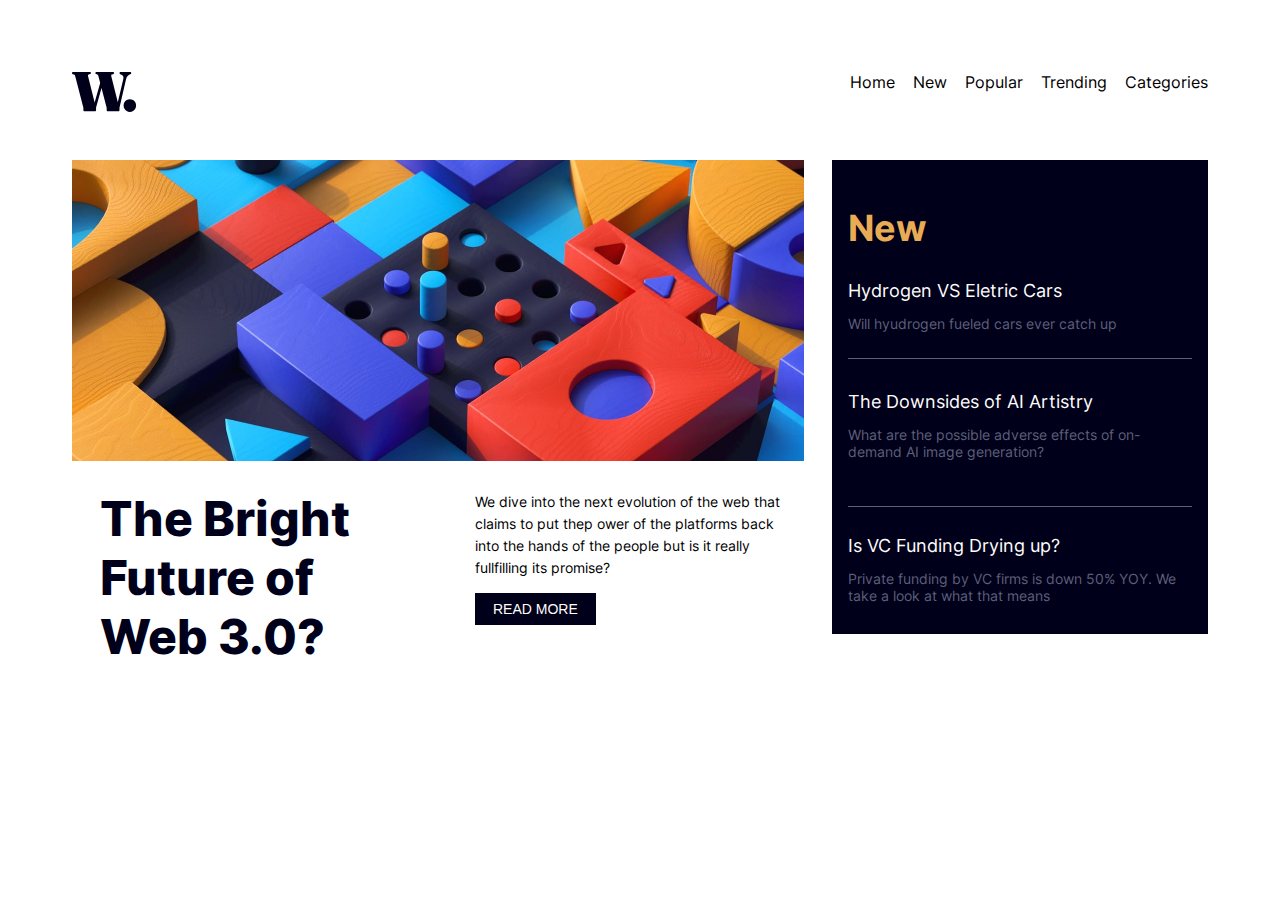
==== src/index.html @ 89f12ad3 "fix folder structure" ====
<!DOCTYPE html>
<html lang="en">
  <head>
    <meta charset="UTF-8" />
    <meta name="viewport" content="width=device-width, initial-scale=1.0" />
    <!-- displays site properly based on user's device -->

    <link
      rel="icon"
      type="image/png"
      sizes="32x32"
      href="./assets/images/favicon-32x32.png"
    />
    <link rel="stylesheet" href="./style.css" />
    <link
      href="../assets/fonts/Inter-VariableFont_slnt,wght.ttf"
      rel="stylesheet"
    />

    <title>Frontend Mentor | News homepage</title>
  </head>
  <body>
    <main>
      <header>
        <img src="../assets/images/logo.svg" />
        <nav>
          <span>Home</span>
          <span>New</span>
          <span>Popular</span>
          <span>Trending</span>
          <span>Categories</span>
        </nav>
      </header>
      <section>
        <div class="main-content">
          <img src="../assets/images/image-web-3-desktop.jpg" />
          <div class="main-content-others">
            <span>The Bright Future of Web 3.0?</span>
            <div class="read-more">
              <p>
                We dive into the next evolution of the web that claims to put
                thep ower of the platforms back into the hands of the people but
                is it really fullfilling its promise?
              </p>
              <button>Read more</button>
            </div>
          </div>
        </div>
        <div class="news">
          <h2>New</h2>
          <div class="news-content-container">
            <div class="news-content">
              <span>Hydrogen VS Eletric Cars</span>
              <p>Will hyudrogen fueled cars ever catch up</p>
            </div>
            <div class="news-content bordered-news">
              <span>The Downsides of AI Artistry</span>
              <p>
                What are the possible adverse effects of on-demand AI image
                generation?
              </p>
            </div>
            <div class="news-content">
              <span>Is VC Funding Drying up?</span>
              <p>
                Private funding by VC firms is down 50% YOY. We take a look at
                what that means
              </p>
            </div>
          </div>
        </div>
      </section>
    </main>
  </body>
</html>
---- src/style.css ----
@font-face {
  font-family: "Inter";
  src: url("../assets/fonts/Inter-VariableFont_slnt\,wght.ttf");
}

html,
body {
  height: 100%;
  font-family: "Inter", sans-serif;
}

main {
  max-width: 1440px;
  margin: 0 auto;
  padding: 4rem;
}

nav span {
  cursor: pointer;
}

nav span:hover {
  color: hsl(5, 85%, 63%);
}

header {
  display: flex;
  justify-content: space-between;
}

nav {
  display: flex;
  gap: 18px;
}

section {
  display: flex;
  margin-top: 3rem;
  gap: 28px;
}

.main-content {
  display: flex;
  width: 100%;
  flex-direction: column;
}

.main-content img {
  width: 100%;
}

.main-content-others {
  display: flex;
  gap: 18px;
}

.main-content-others > * {
  flex-basis: 50%;
  padding: 28px;
}

.main-content-others span {
  color: hsl(240, 100%, 5%);
  font-size: 3em;
  font-weight: 800;
}

.news {
  padding: 1rem;
  background-color: hsl(240, 100%, 5%);
  height: 100%;
}

.news-content-container {
  display: flex;
  flex-direction: column;
  gap: 12px;
}

.news h2 {
  color: hsl(35, 77%, 62%);
  font-size: 36px;
}

.news-content span {
  color: hsl(36, 100%, 99%);
  font-size: 18px;
}

.news-content span:hover {
  color: hsl(35, 77%, 62%);
  cursor: pointer;
}

.news-content p {
  color: hsl(236, 13%, 42%);
  font-size: 14px;
}

.bordered-news {
  border-top: 1px solid hsl(236, 13%, 42%);
  border-bottom: 1px solid hsl(236, 13%, 42%);
  padding-top: 2rem;
  padding-bottom: 2rem;
  margin-bottom: 1rem;
}

.read-more {
  padding: 1rem;
}

.read-more p {
  font-size: 14px;
  line-height: 22px;
}

.read-more button {
  font-size: 14px;
  color: hsl(36, 100%, 99%);
  background-color: hsl(240, 100%, 5%);
  padding: 8px 18px;
  text-transform: uppercase;
  border: none;
  cursor: pointer;
}

@media screen and (max-width: 800px) {
  main {
    padding: 12px;
  }
  section {
    flex-direction: column;
  }
  .main-content-others {
    flex-direction: column;
    gap: 0;
  }
  .main-content-others > * {
    padding: 6px;
  }
  nav {
    display: none;
  }
  .read-more button {
    background-color: hsl(5, 85%, 63%);
  }
}
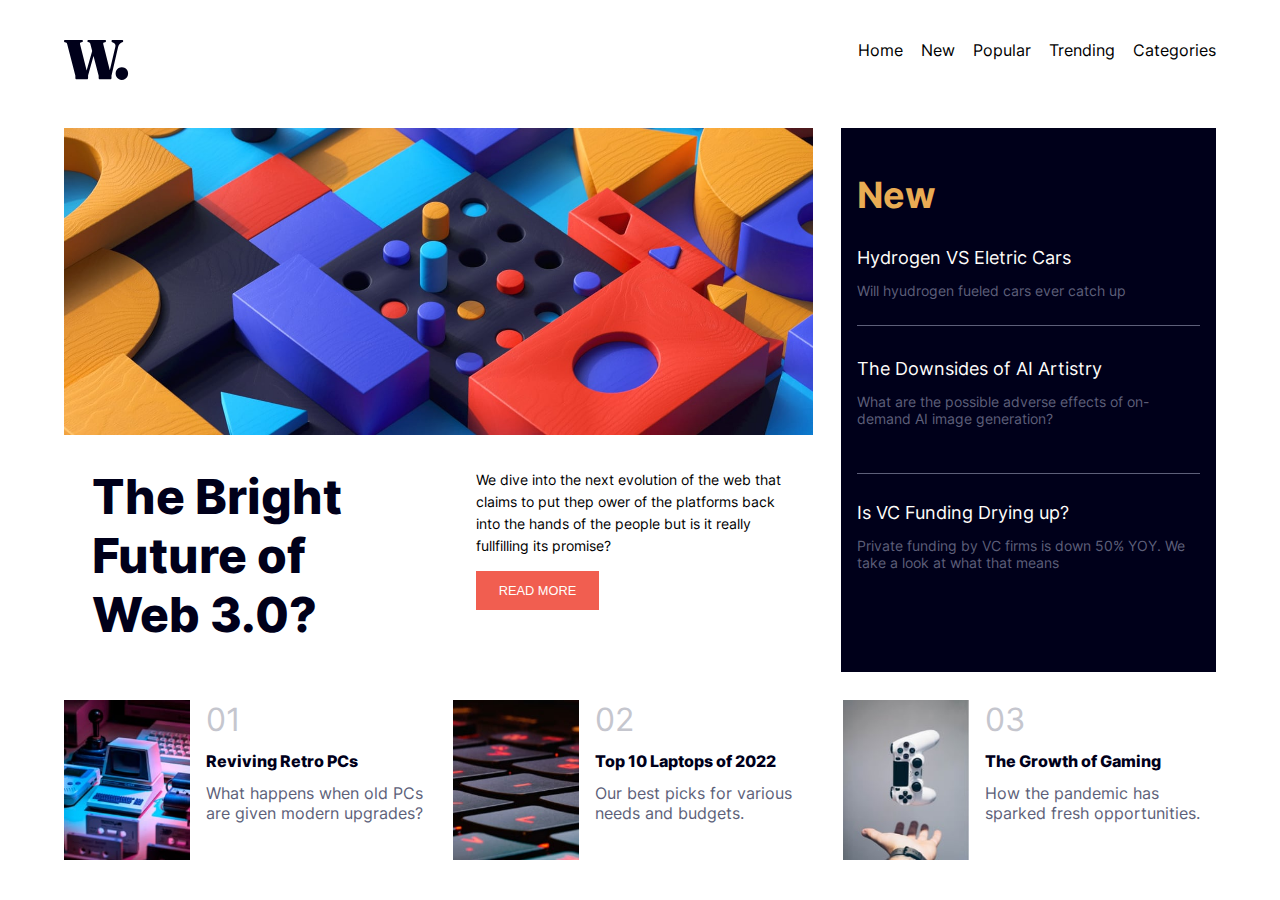
==== commit e59079bd: "Desktop view done" ====
--- a/src/index.html
+++ b/src/index.html
@@ -32,40 +32,84 @@
         </nav>
       </header>
       <section>
-        <div class="main-content">
-          <img src="../assets/images/image-web-3-desktop.jpg" />
-          <div class="main-content-others">
-            <span>The Bright Future of Web 3.0?</span>
-            <div class="read-more">
-              <p>
-                We dive into the next evolution of the web that claims to put
-                thep ower of the platforms back into the hands of the people but
-                is it really fullfilling its promise?
-              </p>
-              <button>Read more</button>
+        <div class="flex-row">
+          <div class="main-content">
+            <picture>
+              <source
+                srcset="../assets/images/image-web-3-mobile.jpg"
+                media="(max-width: 800px)"
+              />
+              <img src="../assets/images/image-web-3-desktop.jpg" />
+            </picture>
+
+            <div class="main-content-others">
+              <span>The Bright Future of Web 3.0?</span>
+              <div class="read-more">
+                <p>
+                  We dive into the next evolution of the web that claims to put
+                  thep ower of the platforms back into the hands of the people
+                  but is it really fullfilling its promise?
+                </p>
+                <button>Read more</button>
+              </div>
+            </div>
+          </div>
+          <div class="news">
+            <h2>New</h2>
+            <div class="news-content-container">
+              <div class="news-content">
+                <span>Hydrogen VS Eletric Cars</span>
+                <p>Will hyudrogen fueled cars ever catch up</p>
+              </div>
+              <div class="news-content bordered-news">
+                <span>The Downsides of AI Artistry</span>
+                <p>
+                  What are the possible adverse effects of on-demand AI image
+                  generation?
+                </p>
+              </div>
+              <div class="news-content">
+                <span>Is VC Funding Drying up?</span>
+                <p>
+                  Private funding by VC firms is down 50% YOY. We take a look at
+                  what that means
+                </p>
+              </div>
             </div>
           </div>
         </div>
-        <div class="news">
-          <h2>New</h2>
-          <div class="news-content-container">
-            <div class="news-content">
-              <span>Hydrogen VS Eletric Cars</span>
-              <p>Will hyudrogen fueled cars ever catch up</p>
+        <div class="ranking-news">
+          <div class="ranking-item">
+            <img
+              src="../assets/images/image-retro-pcs.jpg"
+              alt="retro computer"
+            />
+            <div class="ranking-details">
+              <span class="ranking-big-number">01</span>
+              <span class="ranking-title">Reviving Retro PCs</span>
+              <p>What happens when old PCs are given modern upgrades?</p>
             </div>
-            <div class="news-content bordered-news">
-              <span>The Downsides of AI Artistry</span>
-              <p>
-                What are the possible adverse effects of on-demand AI image
-                generation?
-              </p>
+          </div>
+          <div class="ranking-item">
+            <img
+              src="../assets/images/image-top-laptops.jpg"
+              alt="keyboard keys picture"
+            />
+            <div class="ranking-details">
+              <span class="ranking-big-number">02</span>
+              <span class="ranking-title">Top 10 Laptops of 2022</span>
+              <p>Our best picks for various needs and budgets.</p>
             </div>
-            <div class="news-content">
-              <span>Is VC Funding Drying up?</span>
-              <p>
-                Private funding by VC firms is down 50% YOY. We take a look at
-                what that means
-              </p>
+          </div>
+          <div class="ranking-item">
+            <img
+              src="../assets/images/image-gaming-growth.jpg"
+              alt="Gaming jostick"
+            />
+            <div class="ranking-details">
+              <span class="ranking-big-number">03</span>
+              <span class="ranking-title">The Growth of Gaming</span>
+              <p>How the pandemic has sparked fresh opportunities.</p>
             </div>
           </div>
         </div>
--- a/src/style.css
+++ b/src/style.css
@@ -3,16 +3,24 @@
   src: url("../assets/fonts/Inter-VariableFont_slnt\,wght.ttf");
 }
 
-html,
-body {
+body,
+html {
   height: 100%;
+  width: 100%;
   font-family: "Inter", sans-serif;
+  margin: 0;
+  padding: 0;
+  display: flex;
+  align-items: center;
 }
 
 main {
+  display: flex;
+  flex-direction: column;
+  justify-content: center;
   max-width: 1440px;
   margin: 0 auto;
-  padding: 4rem;
+  padding: 0 4rem;
 }
 
 nav span {
@@ -35,8 +43,15 @@
 
 section {
   display: flex;
+  flex-direction: column;
   margin-top: 3rem;
   gap: 28px;
+}
+
+.flex-row {
+  display: grid;
+  gap: 28px;
+  grid-template-columns: 2fr 1fr;
 }
 
 .main-content {
@@ -68,7 +83,6 @@
 .news {
   padding: 1rem;
   background-color: hsl(240, 100%, 5%);
-  height: 100%;
 }
 
 .news-content-container {
@@ -115,15 +129,53 @@
 }
 
 .read-more button {
-  font-size: 14px;
+  font-size: 0.8em;
   color: hsl(36, 100%, 99%);
-  background-color: hsl(240, 100%, 5%);
-  padding: 8px 18px;
+  background-color: hsl(5, 85%, 63%);
+  padding: 12px 23px;
   text-transform: uppercase;
   border: none;
   cursor: pointer;
 }
 
+.ranking-news {
+  gap: 16px;
+  display: grid;
+  grid-template-columns: 1fr 1fr 1fr;
+}
+
+.ranking-item {
+  display: flex;
+  height: 160px;
+}
+
+.ranking-item img {
+  height: 100%;
+}
+
+.ranking-details {
+  display: flex;
+  flex-direction: column;
+  padding-left: 16px;
+  gap: 12px;
+}
+
+.ranking-details p {
+  color: hsl(236, 13%, 42%);
+  padding: 0;
+  margin: 0;
+}
+
+.ranking-big-number {
+  font-size: 2em;
+  color: hsl(233, 8%, 79%);
+}
+
+.ranking-title {
+  color: hsl(240, 100%, 5%);
+  font-weight: 800;
+}
+
 @media screen and (max-width: 800px) {
   main {
     padding: 12px;
@@ -131,6 +183,14 @@
   section {
     flex-direction: column;
   }
+  body,
+  html {
+    height: fit-content;
+  }
+
+  .flex-row {
+    grid-template-columns: 1fr;
+  }
   .main-content-others {
     flex-direction: column;
     gap: 0;
@@ -141,7 +201,8 @@
   nav {
     display: none;
   }
-  .read-more button {
-    background-color: hsl(5, 85%, 63%);
-  }
-}
+
+  .ranking-news {
+    grid-template-columns: 1fr;
+  }
+}
